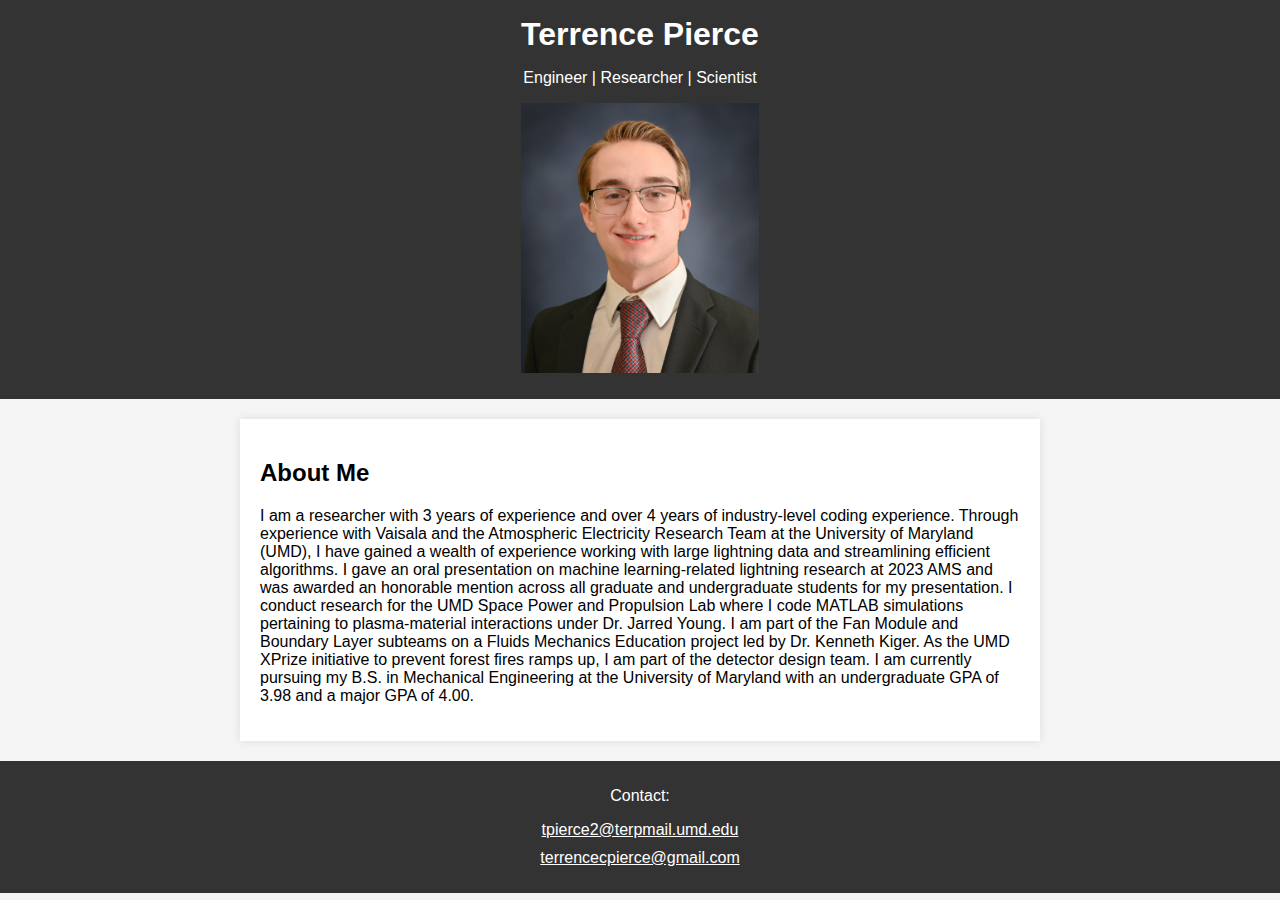
==== about.html @ 12ada345 "bulleted about, skeleton for about, experience pages" ====
<!DOCTYPE html>
<html lang="en">
    <head>
        <meta charset="UTF-8">
        <link href="Images/Lightmode_TPGear.png" rel="shortcut icon" type="image/x-icon" media="(prefers-color-scheme: light)">
        <link href="Images/TPGear_darkmode.png" rel="shortcut icon" type="image/x-icon" media="(prefers-color-scheme: dark)">

        <meta name="viewport" content="width=device-width, initial-scale=1.0">
        <link rel="stylesheet" href="styles.css">
        <title>Terrence Pierce - Home Page</title>
        <meta NAME="description"
            CONTENT="I am a researcher with 3 years of experience and over 4 years of industry-level coding experience pursuing my B.S. in Mechanical Engineering.">
        <meta property="og:site_name" content="Terrence Pierce" />
        <meta property="og:url" content="https://www.TerrencePierce.com" />
        <meta property="og:type" content="website" />
        <meta name="title" property="og:title"
            content="Terrence Pierce - Home Page" />
        <meta name="image" property="og:image"
            content="https://TerrencePierce.com/Images/Terrence-Pierce-Headshot.JPG" />
        <meta name="image" property="og:image:secure_url"
            content="https://TerrencePierce.com/Images/Terrence-Pierce-Headshot.JPG" />
        <meta property="og:image:type" content="image/png">
        <meta property="og:image:width" content="1024">
        <meta property="og:image:height" content="1024">
        <meta name="twitter:card" content="summary_large_image" />
        <!--<meta name="twitter:site" description="@username" /> -->
        <meta name="twitter:title" content="Terrence Pierce - Home Page" />
        <meta name="twitter:description"
            content="I am a researcher with 3 years of experience and over 4 years of industry-level coding experience pursuing my B.S. in Mechanical Engineering." />
        <meta name="twitter:image:src"
            content="https://TerrencePierce.com/Images/Terrence-Pierce-Headshot.JPG">
        <meta name="twitter:domain" content="https://www.TerrencePierce.com">
    </head>
    <body>

        <header>
            <h1>Terrence Pierce</h1>
            <p>Engineer | Researcher | Scientist</p>
            <img class="headshot" src="Images/Terrence-Pierce-Headshot.JPG"
                alt="Headshot">
        </header>

        <section id="about">
            <h2>About Me</h2>
            <p>I am a researcher with 3 years of experience and over 4
                years of industry-level coding experience. Through experience
                with Vaisala and the Atmospheric Electricity Research Team at
                the University of Maryland (UMD), I have gained a wealth of
                experience
                working with large lightning data and streamlining efficient
                algorithms. I gave an oral presentation on machine
                learning-related lightning research at 2023 AMS and was awarded
                an honorable mention across all graduate and undergraduate
                students for my presentation. I conduct research for the UMD
                Space Power and Propulsion Lab where I code MATLAB simulations
                pertaining to plasma-material interactions under Dr. Jarred
                Young. I am part of the Fan Module and Boundary Layer subteams
                on a Fluids Mechanics Education project led by Dr. Kenneth
                Kiger. As the UMD XPrize initiative to prevent forest fires
                ramps
                up, I am part of the detector design team. I am currently
                pursuing my B.S. in Mechanical Engineering at the University of
                Maryland with an undergraduate GPA of 3.98 and a major GPA of
                4.00.
            </p>
        </section>

        <footer>
            <p>Contact: 
                <ul>
                <li><a href="#" class="crypted"
                data-name="tpierce2"
                data-domain="terpmail.umd"
                data-tld="edu"
                onclick="window.location.href = 'mailto:' + this.dataset.name + '@' + this.dataset.domain + '.' + this.dataset.tld; return false;"></a></li>

                <li><a href="#" class="crypted"
                data-name="terrencecpierce"
                data-domain="gmail"
                data-tld="com"
                onclick="window.location.href = 'mailto:' + this.dataset.name + '@' + this.dataset.domain + '.' + this.dataset.tld; return false;"></a></li>
            </ul>
             </p>
        </footer>

    </body>
</html>

<script>
    let slideIndex = 1;
    showSlides(slideIndex);
    
    function plusSlides(n) {
      showSlides(slideIndex += n);
    }
    
    function currentSlide(n) {
      showSlides(slideIndex = n);
    }
    
    function showSlides(n) {
      let i;
      let slides = document.getElementsByClassName("mySlides");
      let dots = document.getElementsByClassName("dot");
      if (n > slides.length) {slideIndex = 1}    
      if (n < 1) {slideIndex = slides.length}
      for (i = 0; i < slides.length; i++) {
        slides[i].style.display = "none";  
      }
      for (i = 0; i < dots.length; i++) {
        dots[i].className = dots[i].className.replace(" active", "");
      }
      slides[slideIndex-1].style.display = "flex";  
      dots[slideIndex-1].className += " active";
    }
    </script>
---- styles.css ----
body {
    font-family: Arial, sans-serif;
    margin: 0;
    padding: 0;
    background-color: #f5f5f5;
}

header {
    background-color: #333;
    color: white;
    text-align: center;
    padding: 1em;
}

h1 {
    margin: 0;
}

section {
    max-width: 800px;
    margin: 20px auto;
    padding: 20px;
    background-color: white;
    box-shadow: 0 0 10px rgba(0, 0, 0, 0.1);
}

ul {
    list-style-type: none;
    padding: 0;
}

li {
    margin-bottom: 10px;
}

footer {
    text-align: center;
    padding: 10px;
    background-color: #333;
    color: white;
}

img {
    max-width: 100%;
    height: auto;
    margin-bottom: 10px;
}

.headshot {
    max-height: 30vh;
}

div.scroll-container {
    background-color: #333;
    overflow: auto;
    white-space: nowrap;
    padding: 10px;
    max-height: 800px;
    height: 50vh;
}

div.scroll-container img {
    padding: 10px;
    height: 100%;
}

div.exp-section {
    padding: 10px;

}

div.exp-location {
    font-size: 1.25rem;
    font-weight: 500;
}

div.exp-date {
    font-style: italic;
    text-align: right;
}

div.exp-title {}

.crypted:after {
    content: attr(data-name) "@" attr(data-domain) "." attr(data-tld);
    color: white;
    text-decoration: underline;
    text-decoration-color: rgb(255, 255, 255);

}

* {
    box-sizing: border-box
}

.mySlides {
    display: none;
    justify-content: center;
    height: 100%;
    padding: 10px;
}

img {
    vertical-align: middle;
}

/* Slideshow container */
.slideshow-container {
    width: 100%;
    max-width: 1000px;
    position: relative;
    background-color: #333;
    white-space: nowrap;
    max-height: 800px;
    height: 50vh;
}

/* Next & previous buttons */
.prev,
.next {
    cursor: pointer;
    position: absolute;
    top: 50%;
    width: auto;
    padding: 16px;
    margin-top: -22px;
    color: white;
    font-weight: bold;
    font-size: 18px;
    transition: 0.6s ease;
    border-radius: 0 3px 3px 0;
    user-select: none;
}

/* Position the "next button" to the right */
.next {
    right: 0;
    border-radius: 3px 0 0 3px;
}

/* On hover, add a black background color with a little bit see-through */
.prev:hover,
.next:hover {
    background-color: rgba(0, 0, 0, 0.8);
}

/* Caption text */
.gallery-text {
    color: #f2f2f2;
    font-size: 15px;
    padding: 8px 12px;
    position: absolute;
    bottom: 8px;
    width: 100%;
    text-align: center;
}

/* Number text (1/3 etc) */
.numbertext {
    color: #f2f2f2;
    font-size: 12px;
    padding: 8px 12px;
    position: absolute;
    top: 0;
}

/* The dots/bullets/indicators */
.dot {
    cursor: pointer;
    height: 15px;
    width: 15px;
    margin: 0 2px;
    background-color: #bbb;
    border-radius: 50%;
    display: inline-block;
    transition: background-color 0.6s ease;
}

.active,
.dot:hover {
    background-color: #717171;
}

/* Fading animation */
.fade {
    animation-name: fade;
    animation-duration: 1.5s;
}

@keyframes fade {
    from {
        opacity: .4
    }

    to {
        opacity: 1
    }
}

/* On smaller screens, decrease text size */
@media only screen and (max-width: 300px) {

    .prev,
    .next,
    .text {
        font-size: 11px
    }
}

.gallery-img {
    object-fit: contain;
    max-width: 100%;
    height: 100%;
    margin: 0;
}

.gallery-img-container{
    margin-bottom: 30px;
    text-align: center;
}

.bullet{
    list-style-type: circle;
 
}
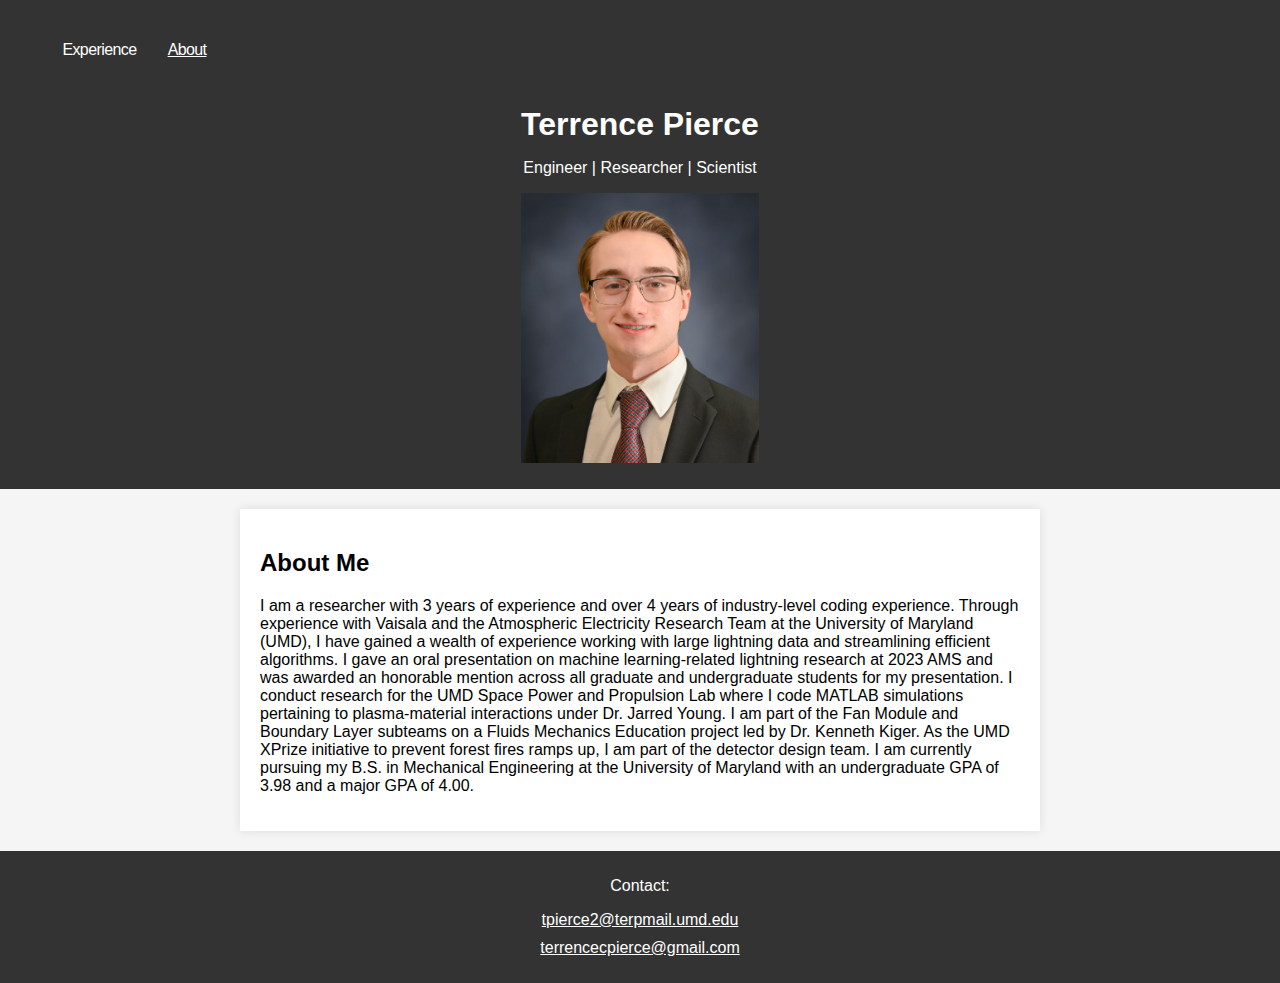
==== commit 2cc537c8: "Menu" ====
--- a/about.html
+++ b/about.html
@@ -1,9 +1,13 @@
 <!DOCTYPE html>
+<html lang="en">
+    <!DOCTYPE html>
 <html lang="en">
     <head>
         <meta charset="UTF-8">
-        <link href="Images/Lightmode_TPGear.png" rel="shortcut icon" type="image/x-icon" media="(prefers-color-scheme: light)">
-        <link href="Images/TPGear_darkmode.png" rel="shortcut icon" type="image/x-icon" media="(prefers-color-scheme: dark)">
+        <link href="Images/Lightmode_TPGear.png" rel="shortcut icon"
+            type="image/x-icon" media="(prefers-color-scheme: light)">
+        <link href="Images/TPGear_darkmode.png" rel="shortcut icon"
+            type="image/x-icon" media="(prefers-color-scheme: dark)">
 
         <meta name="viewport" content="width=device-width, initial-scale=1.0">
         <link rel="stylesheet" href="styles.css">
@@ -34,11 +38,133 @@
     <body>
 
         <header>
+            <div class="container">
+                <div class="nav-start">
+                    <nav class="menu">
+                        <ul class="menu-bar">
+                            <!--
+                            <li>
+                                <button class="nav-link dropdown-btn"
+                                    data-dropdown="dropdown1"
+                                    aria-haspopup="true" aria-expanded="false"
+                                    aria-label="Research Projects">
+                                    Research Projects
+                                    <i class="bx bx-chevron-down"
+                                        aria-hidden="true"></i>
+                                </button>
+                                <div id="dropdown1" class="dropdown">
+                                    <ul role="menu">
+                                        <li role="menuitem">
+                                            <a class="dropdown-link"
+                                                href="Research Projects/AERT.html">
+                                                <div>
+                                                    <span
+                                                        class="dropdown-link-title">AERT</span>
+                                                </div>
+                                            </a>
+                                        </li>
+                                        <li role="menuitem">
+                                            <a class="dropdown-link"
+                                                href="Research Projects/Vaisala.html">
+                                                <div>
+                                                    <span
+                                                        class="dropdown-link-title">Vaisala</span>
+                                                </div>
+                                            </a>
+                                        </li>
+                                        <li role="menuitem">
+                                            <a class="dropdown-link"
+                                                href="Research Projects/SPPL.html">
+                                                <div>
+                                                    <span
+                                                        class="dropdown-link-title">SPPL</span>
+                                                </div>
+                                            </a>
+                                        </li>
+                                    </ul>
+
+                                </div>
+                            </li>
+                            -->
+                            <li>
+                                <button class="nav-link dropdown-btn"
+                                    data-dropdown="dropdown2"
+                                    aria-haspopup="true" aria-expanded="false"
+                                    aria-label="experience">
+                                    Experience
+                                    <i class="bx bx-chevron-down"
+                                        aria-hidden="true"></i>
+                                </button>
+                                <div id="dropdown2" class="dropdown">
+                                    <ul role="menu">
+                                        <li>
+                                            <span
+                                                class="dropdown-link-title">Research Experience</span>
+                                        </li>
+                                        <li role="menuitem">
+                                            <a class="dropdown-link"
+                                                href="https://terrencepierce.com/#AERT">AERT</a>
+                                        </li>
+                                        <li role="menuitem">
+                                            <a class="dropdown-link"
+                                                href="https://terrencepierce.com/#Vaisala">Vaisala</a>
+                                        </li>
+                                        <li role="menuitem">
+                                            <a class="dropdown-link"
+                                                href="https://terrencepierce.com/#SPPL">SPPL</a>
+                                        </li>
+                                        <li role="menuitem">
+                                            <a class="dropdown-link"
+                                                href="https://terrencepierce.com/#VIP">VIP Fluids Project</a>
+                                        </li>
+                                        <li role="menuitem">
+                                            <a class="dropdown-link"
+                                                href="https://terrencepierce.com/#XPrize">XPrize</a>
+                                        </li>
+                                    </ul>
+                                    <ul role="menu">
+                                        <li>
+                                            <span
+                                                class="dropdown-link-title">Leadership Experience</span>
+                                        </li>
+                                        <li role="menuitem">
+                                            <a class="dropdown-link"
+                                                href="https://terrencepierce.com/#ENES100 TF">ENES100 TF</a>
+                                        </li>
+                                        <li role="menuitem">
+                                            <a class="dropdown-link"
+                                                href="https://terrencepierce.com/#AMP">CHEM135 AMP</a>
+                                        </li>
+                                    </ul>
+                                </div>
+                            </li>
+                            <li><a class="nav-link" href="https://terrencepierce.com/about">About</a></li>
+                        </ul>
+                    </nav>
+                </div>
+
+                <div class="nav-end">
+                    <button id="hamburger" aria-label="hamburger"
+                        aria-haspopup="true" aria-expanded="false">
+                        <!-- <i class="bx bx-menu" aria-hidden="true"></i> -->
+                        <div id="menuToggle">
+
+                            <input type="checkbox" />
+                            
+                            <span></span>
+                            <span></span>
+                            <span></span>
+                    </button>
+                </div>
+            </div>
+        </header>
+
+        <div class="div-header">
             <h1>Terrence Pierce</h1>
             <p>Engineer | Researcher | Scientist</p>
             <img class="headshot" src="Images/Terrence-Pierce-Headshot.JPG"
                 alt="Headshot">
-        </header>
+        </div>
 
         <section id="about">
             <h2>About Me</h2>
@@ -113,4 +239,73 @@
       slides[slideIndex-1].style.display = "flex";  
       dots[slideIndex-1].className += " active";
     }
+    </script>
+    <script>
+        const dropdownBtn = document.querySelectorAll(".dropdown-btn");
+const dropdown = document.querySelectorAll(".dropdown");
+const hamburgerBtn = document.getElementById("hamburger");
+const navMenu = document.querySelector(".menu");
+const links = document.querySelectorAll(".dropdown a");
+
+function setAriaExpandedFalse() {
+  dropdownBtn.forEach((btn) => btn.setAttribute("aria-expanded", "false"));
+}
+
+function closeDropdownMenu() {
+  dropdown.forEach((drop) => {
+    drop.classList.remove("active");
+    drop.addEventListener("click", (e) => e.stopPropagation());
+  });
+}
+
+function toggleHamburger() {
+  navMenu.classList.toggle("show");
+}
+
+dropdownBtn.forEach((btn) => {
+  btn.addEventListener("click", function (e) {
+    const dropdownIndex = e.currentTarget.dataset.dropdown;
+    const dropdownElement = document.getElementById(dropdownIndex);
+
+    dropdownElement.classList.toggle("active");
+    dropdown.forEach((drop) => {
+      if (drop.id !== btn.dataset["dropdown"]) {
+        drop.classList.remove("active");
+      }
+    });
+    e.stopPropagation();
+    btn.setAttribute(
+      "aria-expanded",
+      btn.getAttribute("aria-expanded") === "false" ? "true" : "false"
+    );
+  });
+});
+
+// close dropdown menu when the dropdown links are clicked
+links.forEach((link) =>
+  link.addEventListener("click", () => {
+    closeDropdownMenu();
+    setAriaExpandedFalse();
+    toggleHamburger();
+  })
+);
+
+// close dropdown menu when you click on the document body
+document.documentElement.addEventListener("click", () => {
+  closeDropdownMenu();
+  setAriaExpandedFalse();
+});
+
+// close dropdown when the escape key is pressed
+document.addEventListener("keydown", (e) => {
+  if (e.key === "Escape") {
+    closeDropdownMenu();
+    setAriaExpandedFalse();
+  }
+});
+
+// toggle hamburger menu
+hamburgerBtn.addEventListener("click", toggleHamburger);
+
+//https://codepen.io/evavic44/pen/QWZYEPQ
     </script>--- a/styles.css
+++ b/styles.css
@@ -6,6 +6,12 @@
 }
 
 header {
+    background-color: #333;
+    color: white;
+    text-align: center;
+}
+
+.div-header{
     background-color: #333;
     color: white;
     text-align: center;
@@ -69,7 +75,7 @@
 
 }
 
-div.exp-location {
+div.section-subheader {
     font-size: 1.25rem;
     font-weight: 500;
 }
@@ -78,8 +84,6 @@
     font-style: italic;
     text-align: right;
 }
-
-div.exp-title {}
 
 .crypted:after {
     content: attr(data-name) "@" attr(data-domain) "." attr(data-tld);
@@ -221,5 +225,372 @@
 
 .bullet{
     list-style-type: circle;
- 
+    list-style-position: inside;
+
+}
+
+.div-container {
+    padding-left: 10px;
+}
+/*
+.bullet-container {
+    padding-left: 25px;
+}
+*/
+
+.int-topic {
+    padding-bottom: 10px;
+}
+
+.int-section {
+    padding-bottom: 10px
+}
+
+.int-description{
+    padding-left: 10px;
+}
+
+.container {
+    display: flex;
+    align-items: center;
+    justify-content: space-between;
+    column-gap: 2rem;
+    height: 90px;
+    padding: 1.2rem 3rem 0rem 3rem;
+  }
+  
+  .menu {
+    position: relative;
+    background: var(--white);
+  }
+  
+  .menu-bar li:first-child .dropdown {
+    flex-direction: initial;
+  }
+  
+  .menu-bar li:first-child ul:nth-child(1) {
+    border-right: var(--border);
+  }
+  
+  .menu-bar li:nth-child(n + 2) ul:nth-child(1) {
+    border-bottom: var(--border);
+  }
+  
+  .menu-bar .dropdown-link-title {
+    font-weight: 600;
+  }
+  
+  .menu-bar .nav-link {
+    font-size: 1rem;
+    font-weight: 500;
+    letter-spacing: -0.6px;
+    padding: 0.3rem;
+    min-width: 60px;
+    margin: 0 0.6rem;
+    background-color: #333;
+    color:white;
+    border-radius: 4px;
+    border-color: white
+  }
+  
+  .menu-bar .nav-link:hover,
+  .dropdown-link:hover {
+    color: var(--primary-color);
+  }
+  
+  .nav-start,
+  .nav-end,
+  .menu-bar,
+  .right-container,
+  .right-container .search {
+    display: flex;
+    align-items: center;
+  }
+  
+  .dropdown {
+    display: flex;
+    flex-direction: column;
+    background-color: var(--white);
+    border-radius: 10px;
+    position: absolute;
+    top: 36px;
+    z-index: 1;
+    visibility: hidden;
+    opacity: 0;
+    transform: scale(0.97) translateX(-5px);
+    transition: 0.1s ease-in-out;
+    box-shadow: var(--shadow);
+  }
+  
+  .dropdown.active {
+    visibility: visible;
+    opacity: 1;
+    transform: scale(1) translateX(10px);
+  }
+  
+  .dropdown ul {
+    display: flex;
+    flex-direction: column;
+    gap: 0.5rem;
+    padding: 1.2rem;
+    font-size: 0.95rem;
+  }
+  
+  .dropdown-btn {
+    display: flex;
+    align-items: center;
+    justify-content: space-between;
+    gap: 0.15rem;
+  }
+  
+  .dropdown-link {
+    display: flex;
+    gap: 0.5rem;
+    padding: 0.5rem 0;
+    border-radius: 7px;
+    transition: 0.1s ease-in-out;
+  }
+  
+  .dropdown-link p {
+    font-size: 0.8rem;
+    color: var(--medium-grey);
+  }
+  
+  .right-container {
+    display: flex;
+    align-items: center;
+    column-gap: 1rem;
+  }
+  
+  .right-container .search {
+    position: relative;
+  }
+  
+  .right-container img {
+    border-radius: 50%;
+  }
+  
+  .search input {
+    background-color: var(--ash);
+    border: none;
+    border-radius: 6px;
+    padding: 0.7rem;
+    padding-left: 2.4rem;
+    font-size: 16px;
+    width: 100%;
+    border: var(--border);
+  }
+  
+  .search .bx-search {
+    position: absolute;
+    left: 10px;
+    top: 50%;
+    font-size: 1.3rem;
+    transform: translateY(-50%);
+    opacity: 0.6;
+  }
+  
+  #hamburger {
+    display: none;
+    padding: 0.1rem;
+    margin-left: 1rem;
+    font-size: 1.9rem;
+  }
+  
+  @media (max-width: 1100px) {
+    #hamburger {
+      display: block;
+    }
+  
+    .container {
+      padding: 1.2rem;
+    }
+  
+    .menu {
+      display: none;
+      position: absolute;
+      top: 87px;
+      left: 0;
+      min-height: 100vh;
+      width: 100vw;
+    }
+  
+    .menu-bar li:first-child ul:nth-child(1) {
+      border-right: none;
+      border-bottom: var(--border);
+    }
+  
+    .dropdown {
+      display: none;
+      min-width: 100%;
+      border: none !important;
+      border-radius: 5px;
+      position: static;
+      top: 0;
+      left: 0;
+      visibility: visible;
+      opacity: 1;
+      transform: none;
+      box-shadow: none;
+    }
+  
+    .menu.show,
+    .dropdown.active {
+      display: block;
+    }
+  
+    .dropdown ul {
+      padding-left: 0.3rem;
+    }
+  
+    .menu-bar {
+      display: flex;
+      flex-direction: column;
+      align-items: stretch;
+      row-gap: 1rem;
+      padding: 0rem 1rem 0rem 1rem;
+      margin: 0px;
+      background-color: #333;
+    }
+  
+    .menu-bar .nav-link {
+      display: flex;
+      justify-content: space-between;
+      width: 100%;
+      font-weight: 600;
+      font-size: 1.2rem;
+      margin: 0;
+    }
+  
+    .menu-bar li:first-child .dropdown {
+      min-width: 100%;
+    }
+  
+    .menu-bar > li:not(:last-child) {
+      padding-bottom: 0.5rem;
+      border-bottom: var(--border);
+    }
+  }
+  
+  @media (max-width: 600px) {
+    .right-container {
+      display: none;
+    }
+  }
+
+  button {
+    border: none;
+    background-color: transparent;
+    cursor: pointer;
+    color: inherit;
+  }
+  
+  .btn {
+    display: block;
+    background-color: var(--primary-color);
+    color: var(--white);
+    text-align: center;
+    padding: 0.6rem 1.4rem;
+    font-size: 1rem;
+    font-weight: 500;
+    border-radius: 5px;
+  }
+  
+  .icon {
+    padding: 0.5rem;
+    background-color: var(--light-grey);
+    border-radius: 10px;
+  }
+  
+  .logo {
+    margin-right: 1.5rem;
+  }
+  
+  #nav-menu {
+    border-bottom: var(--border);
+  }
+
+  li[role = menuitem]{
+    background-color: white;
+    border-radius: 4px;
+    padding: 5px;
+  }
+
+  .dropdown{
+    background-color: #333;
+  }
+
+  #menuToggle span
+{
+  display: block;
+  width: 33px;
+  height: 4px;
+  margin-bottom: 5px;
+  position: relative;
+  
+  background: white;
+  border-radius: 3px;
+  
+  z-index: 1;
+  
+  transform-origin: 4px 0px;
+  
+  transition: transform 0.5s cubic-bezier(0.77,0.2,0.05,1.0),
+              background 0.5s cubic-bezier(0.77,0.2,0.05,1.0),
+              opacity 0.55s ease;
+}
+
+#menuToggle span:first-child
+{
+  transform-origin: 0% 0%;
+}
+
+#menuToggle span:nth-last-child(2)
+{
+  transform-origin: 0% 100%;
+}
+
+/* 
+ * Transform all the slices of hamburger
+ * into a crossmark.
+ */
+#menuToggle input:checked ~ span
+{
+  opacity: 1;
+  transform: rotate(45deg) translate(-14px, -14px);
+  background: white;
+}
+
+/*
+ * But let's hide the middle one.
+ */
+#menuToggle input:checked ~ span:nth-last-child(3)
+{
+  opacity: 0;
+  transform: rotate(0deg) scale(0.2, 0.2);
+}
+
+/*
+ * Ohyeah and the last one should go the other direction
+ */
+#menuToggle input:checked ~ span:nth-last-child(2)
+{
+  transform: rotate(-45deg) translate(-5px, 7px);
+}
+
+#menuToggle input
+{
+  display: block;
+  width: 32px;
+  height: 32px;
+  position: absolute;
+  top: 1.2rem;
+  right: 1rem;
+  
+  cursor: pointer;
+  
+  opacity: 0; /* hide this */
+  z-index: 2; /* and place it over the hamburger */
+  
+  -webkit-touch-callout: none;
 }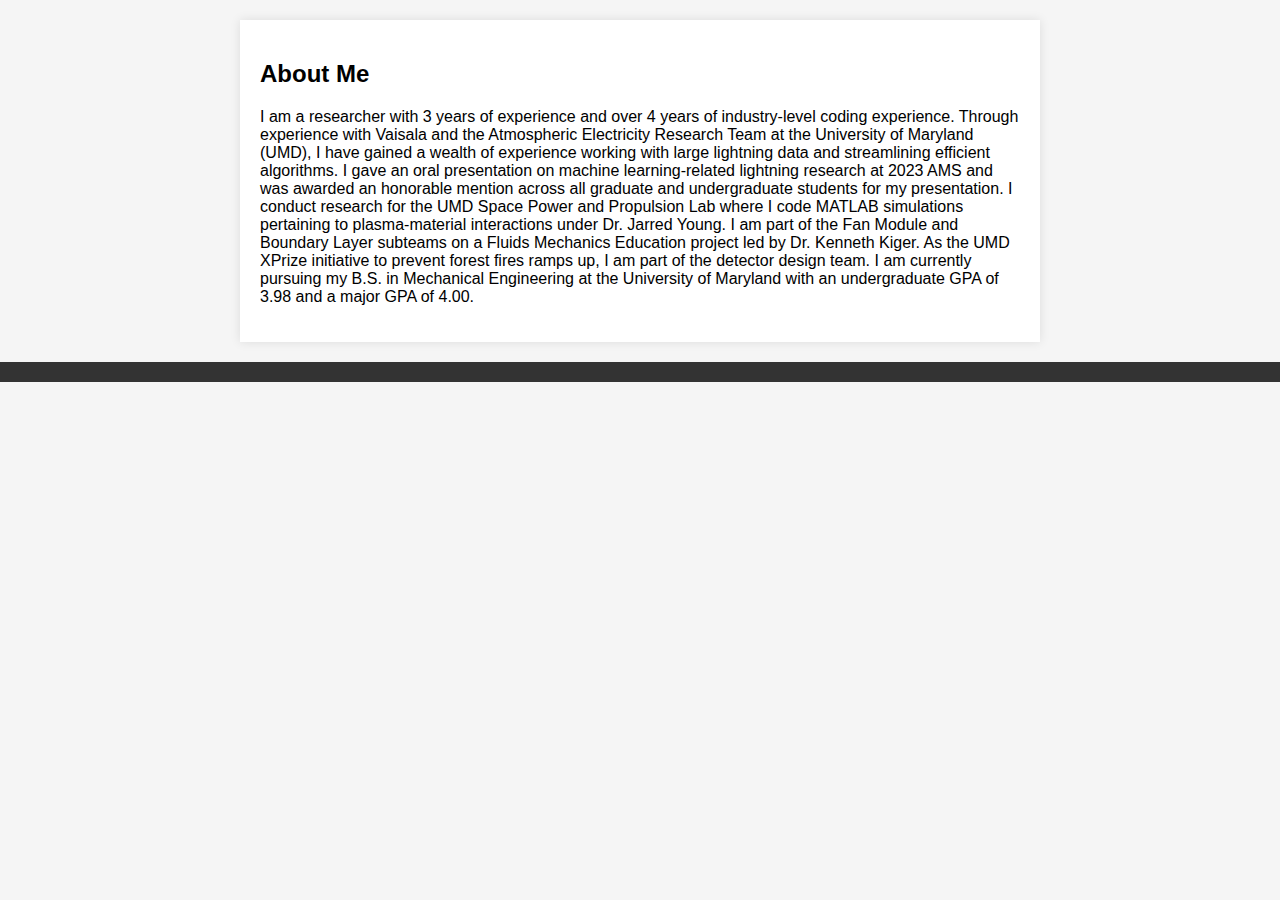
==== commit e06fcf74: "modular loading bug fix" ====
--- a/about.html
+++ b/about.html
@@ -1,24 +1,25 @@
 <!DOCTYPE html>
 <html lang="en">
-    <!DOCTYPE html>
-<html lang="en">
     <head>
+        <title>Terrence Pierce - About Me</title>
+        <meta name="title" property="og:title"
+            content="Terrence Pierce - About Me" />
+        <meta name="twitter:title" content="Terrence Pierce - About Me" />
+        <meta property="og:site_name" content="Terrence Pierce - About Me" />
+        <meta NAME="description"
+        CONTENT="I am a researcher with 3 years of experience and over 4 years of industry-level coding experience pursuing my B.S. in Mechanical Engineering.">
+        <meta name="twitter:description"
+            content="I am a researcher with 3 years of experience and over 4 years of industry-level coding experience pursuing my B.S. in Mechanical Engineering." />
+
         <meta charset="UTF-8">
         <link href="Images/Lightmode_TPGear.png" rel="shortcut icon"
             type="image/x-icon" media="(prefers-color-scheme: light)">
         <link href="Images/TPGear_darkmode.png" rel="shortcut icon"
             type="image/x-icon" media="(prefers-color-scheme: dark)">
-
         <meta name="viewport" content="width=device-width, initial-scale=1.0">
         <link rel="stylesheet" href="styles.css">
-        <title>Terrence Pierce - Home Page</title>
-        <meta NAME="description"
-            CONTENT="I am a researcher with 3 years of experience and over 4 years of industry-level coding experience pursuing my B.S. in Mechanical Engineering.">
-        <meta property="og:site_name" content="Terrence Pierce" />
         <meta property="og:url" content="https://www.TerrencePierce.com" />
         <meta property="og:type" content="website" />
-        <meta name="title" property="og:title"
-            content="Terrence Pierce - Home Page" />
         <meta name="image" property="og:image"
             content="https://TerrencePierce.com/Images/Terrence-Pierce-Headshot.JPG" />
         <meta name="image" property="og:image:secure_url"
@@ -28,143 +29,14 @@
         <meta property="og:image:height" content="1024">
         <meta name="twitter:card" content="summary_large_image" />
         <!--<meta name="twitter:site" description="@username" /> -->
-        <meta name="twitter:title" content="Terrence Pierce - Home Page" />
-        <meta name="twitter:description"
-            content="I am a researcher with 3 years of experience and over 4 years of industry-level coding experience pursuing my B.S. in Mechanical Engineering." />
         <meta name="twitter:image:src"
             content="https://TerrencePierce.com/Images/Terrence-Pierce-Headshot.JPG">
         <meta name="twitter:domain" content="https://www.TerrencePierce.com">
     </head>
     <body>
 
-        <header>
-            <div class="container">
-                <div class="nav-start">
-                    <nav class="menu">
-                        <ul class="menu-bar">
-                            <!--
-                            <li>
-                                <button class="nav-link dropdown-btn"
-                                    data-dropdown="dropdown1"
-                                    aria-haspopup="true" aria-expanded="false"
-                                    aria-label="Research Projects">
-                                    Research Projects
-                                    <i class="bx bx-chevron-down"
-                                        aria-hidden="true"></i>
-                                </button>
-                                <div id="dropdown1" class="dropdown">
-                                    <ul role="menu">
-                                        <li role="menuitem">
-                                            <a class="dropdown-link"
-                                                href="Research Projects/AERT.html">
-                                                <div>
-                                                    <span
-                                                        class="dropdown-link-title">AERT</span>
-                                                </div>
-                                            </a>
-                                        </li>
-                                        <li role="menuitem">
-                                            <a class="dropdown-link"
-                                                href="Research Projects/Vaisala.html">
-                                                <div>
-                                                    <span
-                                                        class="dropdown-link-title">Vaisala</span>
-                                                </div>
-                                            </a>
-                                        </li>
-                                        <li role="menuitem">
-                                            <a class="dropdown-link"
-                                                href="Research Projects/SPPL.html">
-                                                <div>
-                                                    <span
-                                                        class="dropdown-link-title">SPPL</span>
-                                                </div>
-                                            </a>
-                                        </li>
-                                    </ul>
-
-                                </div>
-                            </li>
-                            -->
-                            <li>
-                                <button class="nav-link dropdown-btn"
-                                    data-dropdown="dropdown2"
-                                    aria-haspopup="true" aria-expanded="false"
-                                    aria-label="experience">
-                                    Experience
-                                    <i class="bx bx-chevron-down"
-                                        aria-hidden="true"></i>
-                                </button>
-                                <div id="dropdown2" class="dropdown">
-                                    <ul role="menu">
-                                        <li>
-                                            <span
-                                                class="dropdown-link-title">Research Experience</span>
-                                        </li>
-                                        <li role="menuitem">
-                                            <a class="dropdown-link"
-                                                href="https://terrencepierce.com/#AERT">AERT</a>
-                                        </li>
-                                        <li role="menuitem">
-                                            <a class="dropdown-link"
-                                                href="https://terrencepierce.com/#Vaisala">Vaisala</a>
-                                        </li>
-                                        <li role="menuitem">
-                                            <a class="dropdown-link"
-                                                href="https://terrencepierce.com/#SPPL">SPPL</a>
-                                        </li>
-                                        <li role="menuitem">
-                                            <a class="dropdown-link"
-                                                href="https://terrencepierce.com/#VIP">VIP Fluids Project</a>
-                                        </li>
-                                        <li role="menuitem">
-                                            <a class="dropdown-link"
-                                                href="https://terrencepierce.com/#XPrize">XPrize</a>
-                                        </li>
-                                    </ul>
-                                    <ul role="menu">
-                                        <li>
-                                            <span
-                                                class="dropdown-link-title">Leadership Experience</span>
-                                        </li>
-                                        <li role="menuitem">
-                                            <a class="dropdown-link"
-                                                href="https://terrencepierce.com/#ENES100 TF">ENES100 TF</a>
-                                        </li>
-                                        <li role="menuitem">
-                                            <a class="dropdown-link"
-                                                href="https://terrencepierce.com/#AMP">CHEM135 AMP</a>
-                                        </li>
-                                    </ul>
-                                </div>
-                            </li>
-                            <li><a class="nav-link" href="https://terrencepierce.com/about">About</a></li>
-                        </ul>
-                    </nav>
-                </div>
-
-                <div class="nav-end">
-                    <button id="hamburger" aria-label="hamburger"
-                        aria-haspopup="true" aria-expanded="false">
-                        <!-- <i class="bx bx-menu" aria-hidden="true"></i> -->
-                        <div id="menuToggle">
-
-                            <input type="checkbox" />
-                            
-                            <span></span>
-                            <span></span>
-                            <span></span>
-                    </button>
-                </div>
-            </div>
-        </header>
-
-        <div class="div-header">
-            <h1>Terrence Pierce</h1>
-            <p>Engineer | Researcher | Scientist</p>
-            <img class="headshot" src="Images/Terrence-Pierce-Headshot.JPG"
-                alt="Headshot">
-        </div>
+        <div id="app-header"></div>
+        <script async src="https://TerrencePierce.com/header.js"></script>
 
         <section id="about">
             <h2>About Me</h2>
@@ -191,23 +63,9 @@
             </p>
         </section>
 
-        <footer>
-            <p>Contact: 
-                <ul>
-                <li><a href="#" class="crypted"
-                data-name="tpierce2"
-                data-domain="terpmail.umd"
-                data-tld="edu"
-                onclick="window.location.href = 'mailto:' + this.dataset.name + '@' + this.dataset.domain + '.' + this.dataset.tld; return false;"></a></li>
+        <footer id="app-footer"></footer>
+        <script async src="https://TerrencePierce.com/footer.js"></script>
 
-                <li><a href="#" class="crypted"
-                data-name="terrencecpierce"
-                data-domain="gmail"
-                data-tld="com"
-                onclick="window.location.href = 'mailto:' + this.dataset.name + '@' + this.dataset.domain + '.' + this.dataset.tld; return false;"></a></li>
-            </ul>
-             </p>
-        </footer>
 
     </body>
 </html>
@@ -240,72 +98,4 @@
       dots[slideIndex-1].className += " active";
     }
     </script>
-    <script>
-        const dropdownBtn = document.querySelectorAll(".dropdown-btn");
-const dropdown = document.querySelectorAll(".dropdown");
-const hamburgerBtn = document.getElementById("hamburger");
-const navMenu = document.querySelector(".menu");
-const links = document.querySelectorAll(".dropdown a");
-
-function setAriaExpandedFalse() {
-  dropdownBtn.forEach((btn) => btn.setAttribute("aria-expanded", "false"));
-}
-
-function closeDropdownMenu() {
-  dropdown.forEach((drop) => {
-    drop.classList.remove("active");
-    drop.addEventListener("click", (e) => e.stopPropagation());
-  });
-}
-
-function toggleHamburger() {
-  navMenu.classList.toggle("show");
-}
-
-dropdownBtn.forEach((btn) => {
-  btn.addEventListener("click", function (e) {
-    const dropdownIndex = e.currentTarget.dataset.dropdown;
-    const dropdownElement = document.getElementById(dropdownIndex);
-
-    dropdownElement.classList.toggle("active");
-    dropdown.forEach((drop) => {
-      if (drop.id !== btn.dataset["dropdown"]) {
-        drop.classList.remove("active");
-      }
-    });
-    e.stopPropagation();
-    btn.setAttribute(
-      "aria-expanded",
-      btn.getAttribute("aria-expanded") === "false" ? "true" : "false"
-    );
-  });
-});
-
-// close dropdown menu when the dropdown links are clicked
-links.forEach((link) =>
-  link.addEventListener("click", () => {
-    closeDropdownMenu();
-    setAriaExpandedFalse();
-    toggleHamburger();
-  })
-);
-
-// close dropdown menu when you click on the document body
-document.documentElement.addEventListener("click", () => {
-  closeDropdownMenu();
-  setAriaExpandedFalse();
-});
-
-// close dropdown when the escape key is pressed
-document.addEventListener("keydown", (e) => {
-  if (e.key === "Escape") {
-    closeDropdownMenu();
-    setAriaExpandedFalse();
-  }
-});
-
-// toggle hamburger menu
-hamburgerBtn.addEventListener("click", toggleHamburger);
-
-//https://codepen.io/evavic44/pen/QWZYEPQ
-    </script>+<script src="https://TerrencePierce.com/headerFunc.js" defer></script>--- a/styles.css
+++ b/styles.css
@@ -581,7 +581,7 @@
 #menuToggle input
 {
   display: block;
-  width: 32px;
+  width: 40px;
   height: 32px;
   position: absolute;
   top: 1.2rem;
